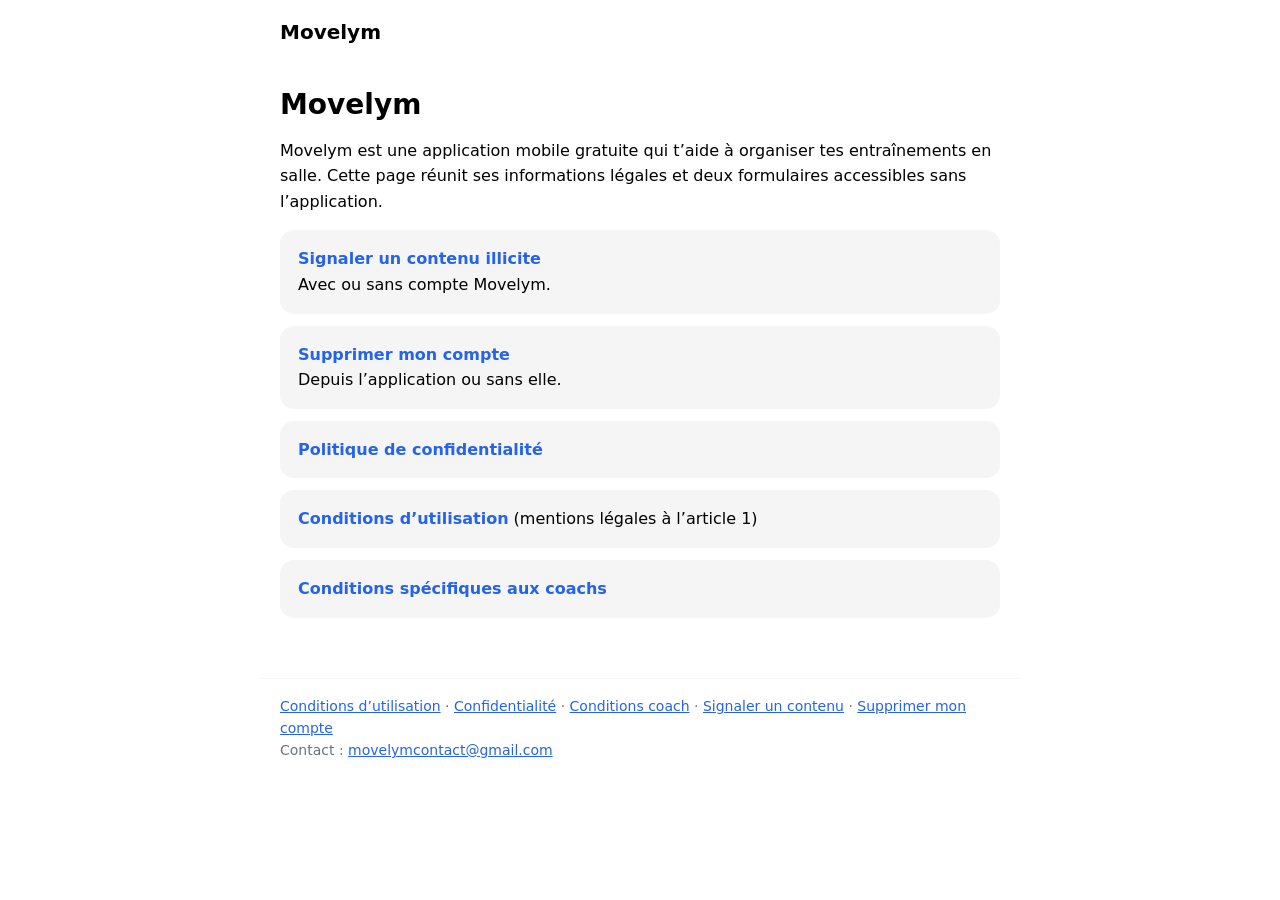
==== index.html @ eb7c1eb4 "3e audit : signalement sans compte, signalements non traités, site public" ====
<!DOCTYPE html>
<html lang="fr">
<head>
<meta charset="utf-8">
<meta name="viewport" content="width=device-width, initial-scale=1">
<title>Movelym – Movelym</title>
<link rel="stylesheet" href="style.css">
</head>
<body>
<header><a class="brand" href="index.html">Movelym</a></header>
<main>
<h1>Movelym</h1>
<p>Movelym est une application mobile gratuite qui t’aide à organiser tes entraînements en salle. Cette page réunit ses informations légales et deux formulaires accessibles sans l’application.</p>
<div class="cards">
<a class="card" href="signaler.html"><strong>Signaler un contenu illicite</strong><br>Avec ou sans compte Movelym.</a>
<a class="card" href="supprimer-compte.html"><strong>Supprimer mon compte</strong><br>Depuis l’application ou sans elle.</a>
<a class="card" href="confidentialite.html"><strong>Politique de confidentialité</strong></a>
<a class="card" href="conditions.html"><strong>Conditions d’utilisation</strong> (mentions légales à l’article 1)</a>
<a class="card" href="conditions-coach.html"><strong>Conditions spécifiques aux coachs</strong></a>
</div>
</main>
<footer>
<a href="conditions.html">Conditions d’utilisation</a> ·
<a href="confidentialite.html">Confidentialité</a> ·
<a href="conditions-coach.html">Conditions coach</a> ·
<a href="signaler.html">Signaler un contenu</a> ·
<a href="supprimer-compte.html">Supprimer mon compte</a>
<br>Contact : <a href="mailto:movelymcontact@gmail.com">movelymcontact@gmail.com</a>
</footer>
</body>
</html>
---- style.css ----
:root { color-scheme: light dark; --accent: #2563eb; --muted: #6b7280; --card: rgba(127,127,127,.08); }
* { box-sizing: border-box; }
body { margin: 0; font: 16px/1.6 -apple-system, system-ui, "Segoe UI", Roboto, sans-serif; }
header, main, footer { max-width: 760px; margin: 0 auto; padding: 16px 20px; }
.brand { font-weight: 800; font-size: 20px; text-decoration: none; color: inherit; }
h1 { font-size: 28px; line-height: 1.2; margin: 8px 0 16px; }
h2 { font-size: 19px; margin: 28px 0 8px; }
a { color: var(--accent); }
.muted, footer { color: var(--muted); font-size: 14px; }
footer { border-top: 1px solid var(--card); margin-top: 32px; }
.card { background: var(--card); border-radius: 14px; padding: 16px 18px; margin: 12px 0; }
.cards a { display: block; text-decoration: none; color: inherit; }
.cards a strong { color: var(--accent); }
label { display: block; font-weight: 600; margin: 16px 0 6px; }
input[type=text], input[type=email], select, textarea { width: 100%; font: inherit; padding: 10px 12px; border-radius: 10px; border: 1px solid rgba(127,127,127,.4); background: transparent; color: inherit; }
textarea { min-height: 140px; }
.check { display: flex; gap: 10px; align-items: flex-start; font-weight: 400; }
.check input { margin-top: 5px; }
button { margin-top: 20px; font: inherit; font-weight: 700; padding: 12px 20px; border: 0; border-radius: 12px; background: var(--accent); color: #fff; cursor: pointer; }
button:disabled { opacity: .6; cursor: default; }
.hp { position: absolute; left: -10000px; width: 1px; height: 1px; overflow: hidden; }
.msg { margin-top: 16px; padding: 12px 14px; border-radius: 10px; display: none; }
.msg.ok { display: block; background: rgba(34,197,94,.15); }
.msg.err { display: block; background: rgba(239,68,68,.15); }
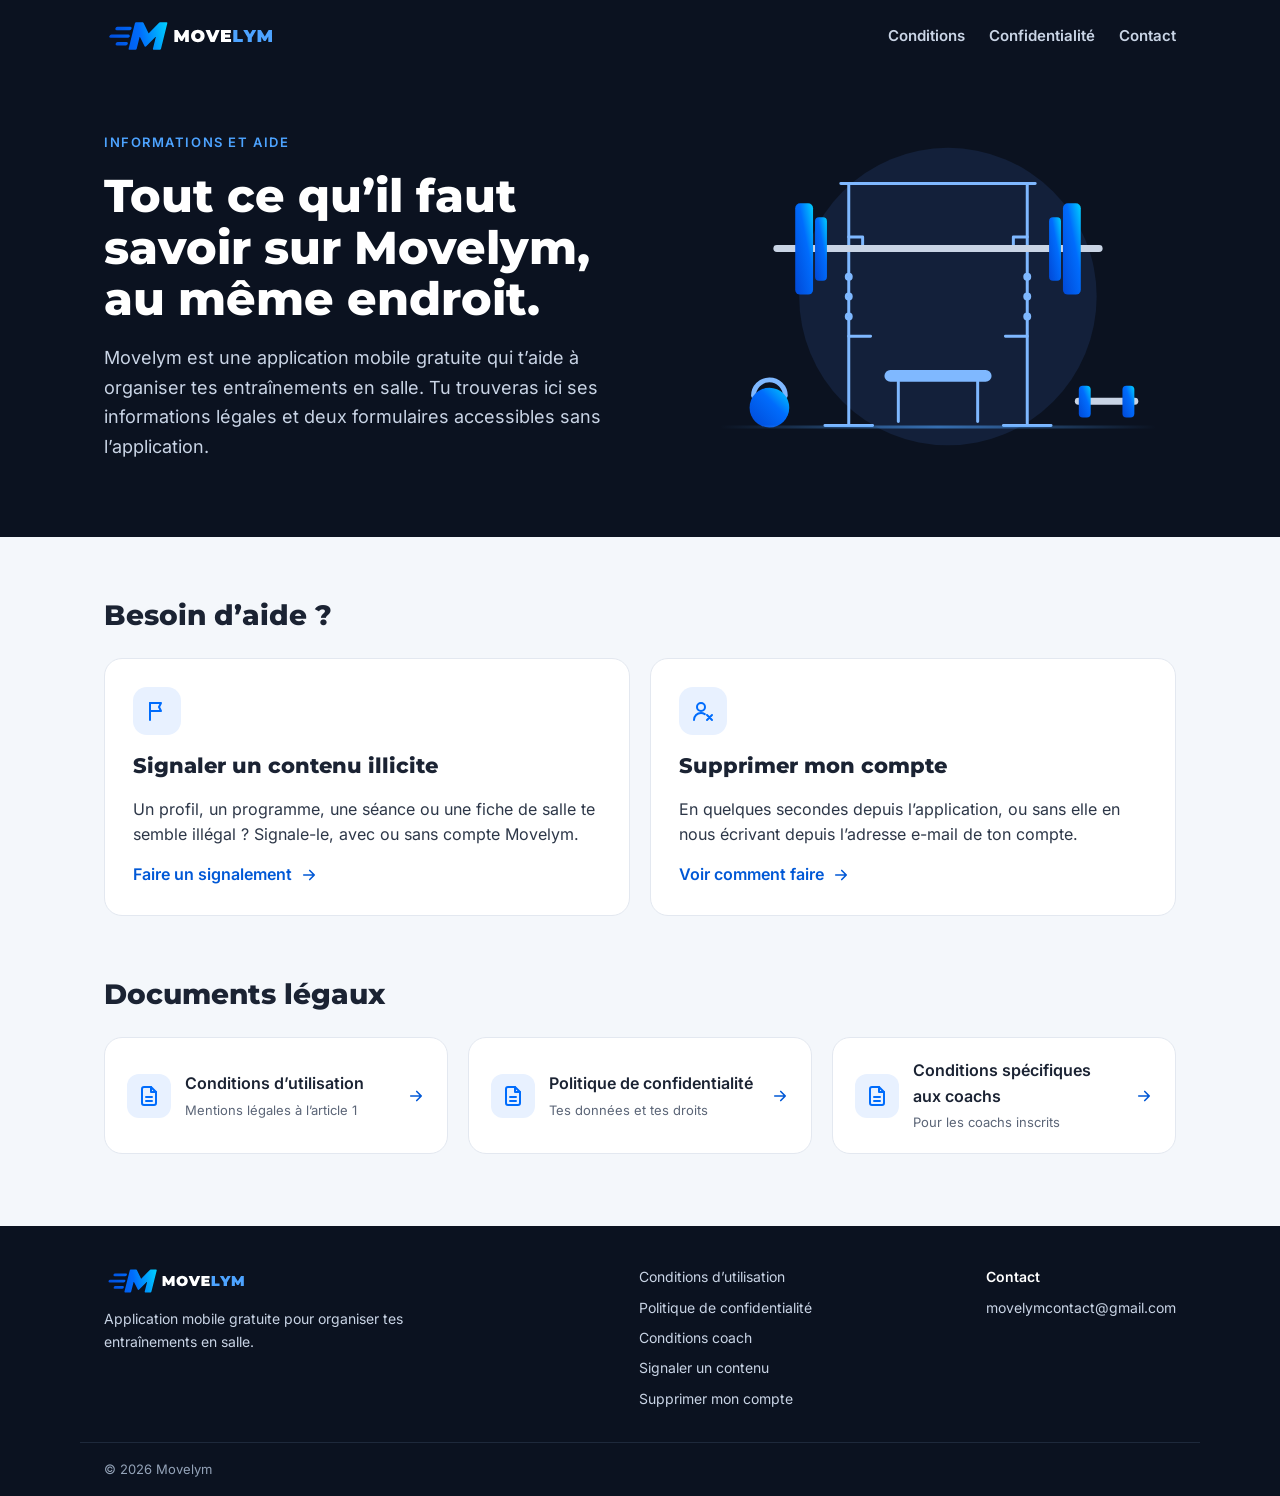
==== commit 99aa2465: "Site : nouveau design avec le logo Movelym" ====
--- a/index.html
+++ b/index.html
@@ -3,29 +3,96 @@
 <head>
 <meta charset="utf-8">
 <meta name="viewport" content="width=device-width, initial-scale=1">
-<title>Movelym – Movelym</title>
+<title>Movelym – informations et aide</title>
+<meta name="description" content="Movelym, application mobile gratuite d’entraînement en salle : informations légales, signalement de contenu et suppression de compte.">
+<meta name="theme-color" content="#0B1220">
+<link rel="icon" href="favicon.svg" type="image/svg+xml">
+<link rel="icon" href="favicon-32.png" sizes="32x32" type="image/png">
+<link rel="apple-touch-icon" href="apple-touch-icon.png">
+<link rel="preload" href="fonts/inter-400.woff2" as="font" type="font/woff2" crossorigin>
+<link rel="preload" href="fonts/montserrat-800.woff2" as="font" type="font/woff2" crossorigin>
 <link rel="stylesheet" href="style.css">
 </head>
 <body>
-<header><a class="brand" href="index.html">Movelym</a></header>
-<main>
-<h1>Movelym</h1>
-<p>Movelym est une application mobile gratuite qui t’aide à organiser tes entraînements en salle. Cette page réunit ses informations légales et deux formulaires accessibles sans l’application.</p>
-<div class="cards">
-<a class="card" href="signaler.html"><strong>Signaler un contenu illicite</strong><br>Avec ou sans compte Movelym.</a>
-<a class="card" href="supprimer-compte.html"><strong>Supprimer mon compte</strong><br>Depuis l’application ou sans elle.</a>
-<a class="card" href="confidentialite.html"><strong>Politique de confidentialité</strong></a>
-<a class="card" href="conditions.html"><strong>Conditions d’utilisation</strong> (mentions légales à l’article 1)</a>
-<a class="card" href="conditions-coach.html"><strong>Conditions spécifiques aux coachs</strong></a>
+<a class="skip" href="#contenu">Aller au contenu</a>
+<header class="top">
+<div class="wrap top-in">
+<a class="brand" href="index.html"><img src="img/logo.svg" alt="Movelym – accueil" width="200" height="40"></a>
+<nav aria-label="Navigation principale">
+<a href="conditions.html">Conditions</a>
+<a href="confidentialite.html">Confidentialité</a>
+<a href="#contact">Contact</a>
+</nav>
 </div>
+</header>
+<section class="hero">
+<div class="wrap hero-in">
+<div class="hero-text">
+<span class="eyebrow">Informations et aide</span>
+<h1>Tout ce qu’il faut savoir sur Movelym, au même endroit.</h1>
+<p>Movelym est une application mobile gratuite qui t’aide à organiser tes entraînements en salle. Tu trouveras ici ses informations légales et deux formulaires accessibles sans l’application.</p>
+</div>
+<div class="hero-art"><svg class="illu" viewBox="0 0 480 340" aria-hidden="true">
+<defs>
+<linearGradient id="pl" x1="0" y1="1" x2="1" y2="0"><stop offset="0" stop-color="#0148D6"/><stop offset="0.6" stop-color="#006CFC"/><stop offset="1" stop-color="#00D1FE"/></linearGradient>
+<linearGradient id="fl" x1="0" y1="0" x2="1" y2="0"><stop offset="0" stop-color="#4DA3FF" stop-opacity="0"/><stop offset="0.5" stop-color="#4DA3FF" stop-opacity="0.6"/><stop offset="1" stop-color="#4DA3FF" stop-opacity="0"/></linearGradient>
+</defs>
+<circle cx="250" cy="170" r="150" fill="#13203A"/>
+<g fill="none" stroke="#7FB8FF" stroke-width="3" stroke-linecap="round" stroke-linejoin="round">
+<path d="M150 300V56M330 300V56M142 56h196"/><path d="M126 300h48M306 300h48"/>
+<path d="M150 110h14v10M330 110h-14v10"/><path d="M150 210h22M330 210h-22"/>
+<circle cx="150" cy="150" r="2.5"/><circle cx="150" cy="170" r="2.5"/><circle cx="150" cy="190" r="2.5"/>
+<circle cx="330" cy="150" r="2.5"/><circle cx="330" cy="170" r="2.5"/><circle cx="330" cy="190" r="2.5"/>
+</g>
+<rect x="74" y="118" width="332" height="7" rx="3.5" fill="#C9D4E5"/>
+<rect x="96" y="76" width="18" height="92" rx="5" fill="url(#pl)"/><rect x="116" y="90" width="12" height="64" rx="4" fill="url(#pl)"/>
+<rect x="366" y="76" width="18" height="92" rx="5" fill="url(#pl)"/><rect x="352" y="90" width="12" height="64" rx="4" fill="url(#pl)"/>
+<rect x="186" y="244" width="108" height="12" rx="6" fill="#7FB8FF"/>
+<path d="M200 256v40M280 256v40" stroke="#7FB8FF" stroke-width="3" stroke-linecap="round"/>
+<rect x="378" y="272" width="64" height="7" rx="3.5" fill="#C9D4E5"/>
+<rect x="382" y="260" width="12" height="32" rx="4" fill="url(#pl)"/><rect x="426" y="260" width="12" height="32" rx="4" fill="url(#pl)"/>
+<path d="M54 270a16 16 0 0 1 32 0" fill="none" stroke="#7FB8FF" stroke-width="5" stroke-linecap="round"/>
+<circle cx="70" cy="282" r="20" fill="url(#pl)"/>
+<rect x="20" y="300" width="440" height="3" rx="1.5" fill="url(#fl)"/>
+</svg></div>
+</div>
+</section>
+<main id="contenu" class="home">
+<section class="wrap block">
+<h2>Besoin d’aide&nbsp;?</h2>
+<div class="grid">
+<a class="card action" href="signaler.html"><span class="ico"><svg width="24" height="24" viewBox="0 0 24 24" fill="none" stroke="currentColor" stroke-width="2" stroke-linecap="round" stroke-linejoin="round" aria-hidden="true"><path d="M5 21V4"/><path d="M5 4h11l-2 4 2 4H5"/></svg></span><span class="h">Signaler un contenu illicite</span><span>Un profil, un programme, une séance ou une fiche de salle te semble illégal&nbsp;? Signale-le, avec ou sans compte Movelym.</span><span class="cta">Faire un signalement <svg class="arrow" width="18" height="18" viewBox="0 0 24 24" fill="none" stroke="currentColor" stroke-width="2.2" stroke-linecap="round" stroke-linejoin="round" aria-hidden="true"><path d="M5 12h14M13 6l6 6-6 6"/></svg></span></a>
+<a class="card action" href="supprimer-compte.html"><span class="ico"><svg width="24" height="24" viewBox="0 0 24 24" fill="none" stroke="currentColor" stroke-width="2" stroke-linecap="round" stroke-linejoin="round" aria-hidden="true"><circle cx="10" cy="8" r="4"/><path d="M3 21c0-3.9 3.1-7 7-7 1.4 0 2.7.4 3.8 1.1"/><path d="M16 16l5 5M21 16l-5 5"/></svg></span><span class="h">Supprimer mon compte</span><span>En quelques secondes depuis l’application, ou sans elle en nous écrivant depuis l’adresse e-mail de ton compte.</span><span class="cta">Voir comment faire <svg class="arrow" width="18" height="18" viewBox="0 0 24 24" fill="none" stroke="currentColor" stroke-width="2.2" stroke-linecap="round" stroke-linejoin="round" aria-hidden="true"><path d="M5 12h14M13 6l6 6-6 6"/></svg></span></a>
+</div>
+</section>
+<section class="wrap block">
+<h2>Documents légaux</h2>
+<div class="grid">
+<a class="card doc" href="conditions.html"><span class="ico"><svg width="24" height="24" viewBox="0 0 24 24" fill="none" stroke="currentColor" stroke-width="2" stroke-linecap="round" stroke-linejoin="round" aria-hidden="true"><path d="M14 3H7a2 2 0 0 0-2 2v14a2 2 0 0 0 2 2h10a2 2 0 0 0 2-2V8z"/><path d="M14 3v5h5"/><path d="M9 13h6M9 17h6"/></svg></span><span class="t"><strong>Conditions d’utilisation</strong><small>Mentions légales à l’article 1</small></span><svg class="arrow" width="18" height="18" viewBox="0 0 24 24" fill="none" stroke="currentColor" stroke-width="2.2" stroke-linecap="round" stroke-linejoin="round" aria-hidden="true"><path d="M5 12h14M13 6l6 6-6 6"/></svg></a>
+<a class="card doc" href="confidentialite.html"><span class="ico"><svg width="24" height="24" viewBox="0 0 24 24" fill="none" stroke="currentColor" stroke-width="2" stroke-linecap="round" stroke-linejoin="round" aria-hidden="true"><path d="M14 3H7a2 2 0 0 0-2 2v14a2 2 0 0 0 2 2h10a2 2 0 0 0 2-2V8z"/><path d="M14 3v5h5"/><path d="M9 13h6M9 17h6"/></svg></span><span class="t"><strong>Politique de confidentialité</strong><small>Tes données et tes droits</small></span><svg class="arrow" width="18" height="18" viewBox="0 0 24 24" fill="none" stroke="currentColor" stroke-width="2.2" stroke-linecap="round" stroke-linejoin="round" aria-hidden="true"><path d="M5 12h14M13 6l6 6-6 6"/></svg></a>
+<a class="card doc" href="conditions-coach.html"><span class="ico"><svg width="24" height="24" viewBox="0 0 24 24" fill="none" stroke="currentColor" stroke-width="2" stroke-linecap="round" stroke-linejoin="round" aria-hidden="true"><path d="M14 3H7a2 2 0 0 0-2 2v14a2 2 0 0 0 2 2h10a2 2 0 0 0 2-2V8z"/><path d="M14 3v5h5"/><path d="M9 13h6M9 17h6"/></svg></span><span class="t"><strong>Conditions spécifiques aux coachs</strong><small>Pour les coachs inscrits</small></span><svg class="arrow" width="18" height="18" viewBox="0 0 24 24" fill="none" stroke="currentColor" stroke-width="2.2" stroke-linecap="round" stroke-linejoin="round" aria-hidden="true"><path d="M5 12h14M13 6l6 6-6 6"/></svg></a>
+</div>
+</section>
 </main>
-<footer>
-<a href="conditions.html">Conditions d’utilisation</a> ·
-<a href="confidentialite.html">Confidentialité</a> ·
-<a href="conditions-coach.html">Conditions coach</a> ·
-<a href="signaler.html">Signaler un contenu</a> ·
+<footer id="contact" class="foot">
+<div class="wrap foot-in">
+<div class="foot-about">
+<img src="img/logo.svg" alt="Movelym" width="160" height="32">
+<p>Application mobile gratuite pour organiser tes entraînements en salle.</p>
+</div>
+<nav aria-label="Liens du site">
+<a href="conditions.html">Conditions d’utilisation</a>
+<a href="confidentialite.html">Politique de confidentialité</a>
+<a href="conditions-coach.html">Conditions coach</a>
+<a href="signaler.html">Signaler un contenu</a>
 <a href="supprimer-compte.html">Supprimer mon compte</a>
-<br>Contact : <a href="mailto:movelymcontact@gmail.com">movelymcontact@gmail.com</a>
+</nav>
+<div class="foot-contact">
+<strong>Contact</strong>
+<a href="mailto:movelymcontact@gmail.com">movelymcontact@gmail.com</a>
+</div>
+</div>
+<p class="wrap copy">© 2026 Movelym</p>
 </footer>
 </body>
 </html>
--- a/style.css
+++ b/style.css
@@ -1,24 +1,94 @@
-:root { color-scheme: light dark; --accent: #2563eb; --muted: #6b7280; --card: rgba(127,127,127,.08); }
+@font-face { font-family: Inter; font-weight: 400; font-display: swap; src: url(fonts/inter-400.woff2) format("woff2"); }
+@font-face { font-family: Inter; font-weight: 600; font-display: swap; src: url(fonts/inter-600.woff2) format("woff2"); }
+@font-face { font-family: Montserrat; font-weight: 800; font-display: swap; src: url(fonts/montserrat-800.woff2) format("woff2"); }
+:root {
+  --navy: #0B1220; --ink: #1B2333; --text: #2D3748; --muted: #5B6577; --line: #E3E8F0; --soft: #F4F7FB;
+  --blue: #006CFC; --link: #0058D6; --deep: #0148D6; --light: #4DA3FF; --tint: #E8F1FF; --on-navy: #C9D4E5;
+}
 * { box-sizing: border-box; }
-body { margin: 0; font: 16px/1.6 -apple-system, system-ui, "Segoe UI", Roboto, sans-serif; }
-header, main, footer { max-width: 760px; margin: 0 auto; padding: 16px 20px; }
-.brand { font-weight: 800; font-size: 20px; text-decoration: none; color: inherit; }
-h1 { font-size: 28px; line-height: 1.2; margin: 8px 0 16px; }
-h2 { font-size: 19px; margin: 28px 0 8px; }
-a { color: var(--accent); }
-.muted, footer { color: var(--muted); font-size: 14px; }
-footer { border-top: 1px solid var(--card); margin-top: 32px; }
-.card { background: var(--card); border-radius: 14px; padding: 16px 18px; margin: 12px 0; }
-.cards a { display: block; text-decoration: none; color: inherit; }
-.cards a strong { color: var(--accent); }
-label { display: block; font-weight: 600; margin: 16px 0 6px; }
-input[type=text], input[type=email], select, textarea { width: 100%; font: inherit; padding: 10px 12px; border-radius: 10px; border: 1px solid rgba(127,127,127,.4); background: transparent; color: inherit; }
+html { scroll-behavior: smooth; }
+body { margin: 0; font: 16px/1.6 Inter, system-ui, -apple-system, "Segoe UI", Roboto, sans-serif; color: var(--text); background: #fff; }
+h1, h2, .h { font-family: Montserrat, Inter, sans-serif; font-weight: 800; color: var(--ink); }
+a { color: var(--link); }
+a:hover { color: var(--deep); }
+:focus-visible { outline: 3px solid var(--light); outline-offset: 2px; border-radius: 4px; }
+.wrap { max-width: 1120px; margin: 0 auto; padding-left: 24px; padding-right: 24px; }
+.skip { position: absolute; left: -10000px; top: 8px; background: #fff; padding: 8px 12px; border-radius: 8px; z-index: 10; }
+.skip:focus { left: 8px; }
+
+/* En-tête */
+.top { background: var(--navy); }
+.top-in { display: flex; flex-wrap: wrap; align-items: center; justify-content: space-between; gap: 12px 24px; padding-top: 18px; padding-bottom: 18px; }
+.brand img { display: block; height: 36px; width: auto; }
+.top nav { display: flex; flex-wrap: wrap; gap: 8px 24px; font-weight: 600; font-size: 15px; }
+.top nav a, .foot a { color: var(--on-navy); text-decoration: none; }
+.top nav a:hover, .foot a:hover { color: #fff; text-decoration: underline; }
+
+/* Accueil */
+.hero { background: var(--navy); }
+.hero-in { display: flex; flex-wrap: wrap; align-items: center; gap: 40px; padding-top: 56px; padding-bottom: 72px; }
+.hero-text { flex: 1 1 420px; display: flex; flex-direction: column; gap: 18px; }
+.hero h1 { margin: 0; color: #fff; font-size: clamp(32px, 5vw, 46px); line-height: 1.12; }
+.hero p { margin: 0; font-size: 18px; line-height: 1.65; color: var(--on-navy); max-width: 520px; }
+.hero-art { flex: 1 1 340px; display: flex; justify-content: center; }
+.illu { width: 100%; max-width: 480px; height: auto; }
+.eyebrow { font-size: 13px; font-weight: 600; letter-spacing: .12em; text-transform: uppercase; color: var(--muted); }
+.hero .eyebrow { color: var(--light); }
+.home { background: var(--soft); }
+.block { padding-top: 56px; padding-bottom: 16px; display: flex; flex-direction: column; gap: 20px; }
+.block + .block { padding-top: 40px; padding-bottom: 72px; }
+.block h2 { margin: 0; font-size: 28px; }
+.grid { display: grid; grid-template-columns: repeat(auto-fit, minmax(min(100%, 300px), 1fr)); gap: 20px; }
+.card { display: flex; background: #fff; border: 1px solid var(--line); border-radius: 18px; text-decoration: none; color: var(--text); transition: border-color .15s, box-shadow .15s, transform .15s; }
+.card:hover { border-color: var(--blue); box-shadow: 0 10px 28px rgba(1, 72, 214, .12); transform: translateY(-2px); color: var(--text); }
+.ico { flex: none; width: 48px; height: 48px; border-radius: 14px; background: var(--tint); color: var(--blue); display: flex; align-items: center; justify-content: center; }
+.action { flex-direction: column; gap: 14px; padding: 28px; }
+.action .h { font-size: 21px; }
+.action .cta { display: inline-flex; align-items: center; gap: 8px; font-weight: 600; color: var(--link); }
+.doc { align-items: center; gap: 14px; padding: 20px 22px; }
+.doc .ico { width: 44px; height: 44px; border-radius: 12px; }
+.doc span.t { flex: 1 1 auto; display: flex; flex-direction: column; gap: 3px; }
+.doc strong { font-weight: 600; color: var(--ink); }
+.doc small { font-size: 13px; color: var(--muted); }
+.doc .arrow { color: var(--link); flex: none; }
+
+/* Pages de lecture */
+.read { max-width: 760px; margin: 0 auto; padding: 40px 24px 72px; }
+.back { display: inline-block; font-weight: 600; font-size: 15px; text-decoration: none; margin-bottom: 20px; }
+.read h1 { font-size: clamp(30px, 5vw, 38px); line-height: 1.15; margin: 0 0 8px; }
+.read h2 { font-size: 22px; line-height: 1.3; margin: 40px 0 12px; scroll-margin-top: 16px; }
+.read p, .read li { font-size: 17px; line-height: 1.75; }
+.read p { margin: 0 0 14px; }
+.read ul { margin: 0 0 14px; padding-left: 22px; }
+.date, .muted { color: var(--muted); font-size: 14px; }
+.date { margin: 0 0 24px; }
+.toc { background: var(--soft); border-radius: 16px; padding: 20px 24px; }
+.toc ol { margin: 10px 0 0; padding: 0; list-style: none; display: flex; flex-direction: column; gap: 6px; }
+.toc a { text-decoration: none; font-size: 15px; }
+.toc a:hover { text-decoration: underline; }
+
+/* Formulaire */
+label { display: block; font-weight: 600; color: var(--ink); margin: 18px 0 6px; }
+input[type=text], input[type=email], select, textarea { width: 100%; font: inherit; padding: 12px 14px; border-radius: 12px; border: 1px solid #CBD3DF; background: #fff; color: var(--ink); }
+input:focus, select:focus, textarea:focus { border-color: var(--blue); outline: 3px solid var(--tint); }
 textarea { min-height: 140px; }
-.check { display: flex; gap: 10px; align-items: flex-start; font-weight: 400; }
-.check input { margin-top: 5px; }
-button { margin-top: 20px; font: inherit; font-weight: 700; padding: 12px 20px; border: 0; border-radius: 12px; background: var(--accent); color: #fff; cursor: pointer; }
+.check { display: flex; gap: 10px; align-items: flex-start; font-weight: 400; color: var(--text); }
+.check input { margin-top: 6px; width: 18px; height: 18px; accent-color: var(--blue); }
+button { margin-top: 22px; font: inherit; font-weight: 600; padding: 14px 22px; min-height: 48px; border: 0; border-radius: 12px; background: var(--blue); color: #fff; cursor: pointer; }
+button:hover { background: var(--deep); }
 button:disabled { opacity: .6; cursor: default; }
 .hp { position: absolute; left: -10000px; width: 1px; height: 1px; overflow: hidden; }
-.msg { margin-top: 16px; padding: 12px 14px; border-radius: 10px; display: none; }
-.msg.ok { display: block; background: rgba(34,197,94,.15); }
-.msg.err { display: block; background: rgba(239,68,68,.15); }
+.msg { margin-top: 16px; padding: 12px 14px; border-radius: 12px; display: none; }
+.msg.ok { display: block; background: #E7F7EE; color: #14532D; }
+.msg.err { display: block; background: #FDECEC; color: #7F1D1D; }
+
+/* Pied de page */
+.foot { background: var(--navy); color: var(--on-navy); }
+.foot-in { display: flex; flex-wrap: wrap; gap: 32px; justify-content: space-between; align-items: flex-start; padding-top: 40px; padding-bottom: 32px; font-size: 14px; }
+.foot-about { max-width: 360px; }
+.foot-about img { display: block; height: 30px; width: auto; }
+.foot-about p { margin: 12px 0 0; line-height: 1.6; }
+.foot nav, .foot-contact { display: flex; flex-direction: column; gap: 8px; }
+.foot-contact strong { color: #fff; }
+.copy { margin: 0 auto; padding-top: 16px; padding-bottom: 16px; border-top: 1px solid #1E293B; font-size: 13px; color: #94A3B8; }
+@media (prefers-reduced-motion: reduce) { html { scroll-behavior: auto; } .card { transition: none; } .card:hover { transform: none; } }
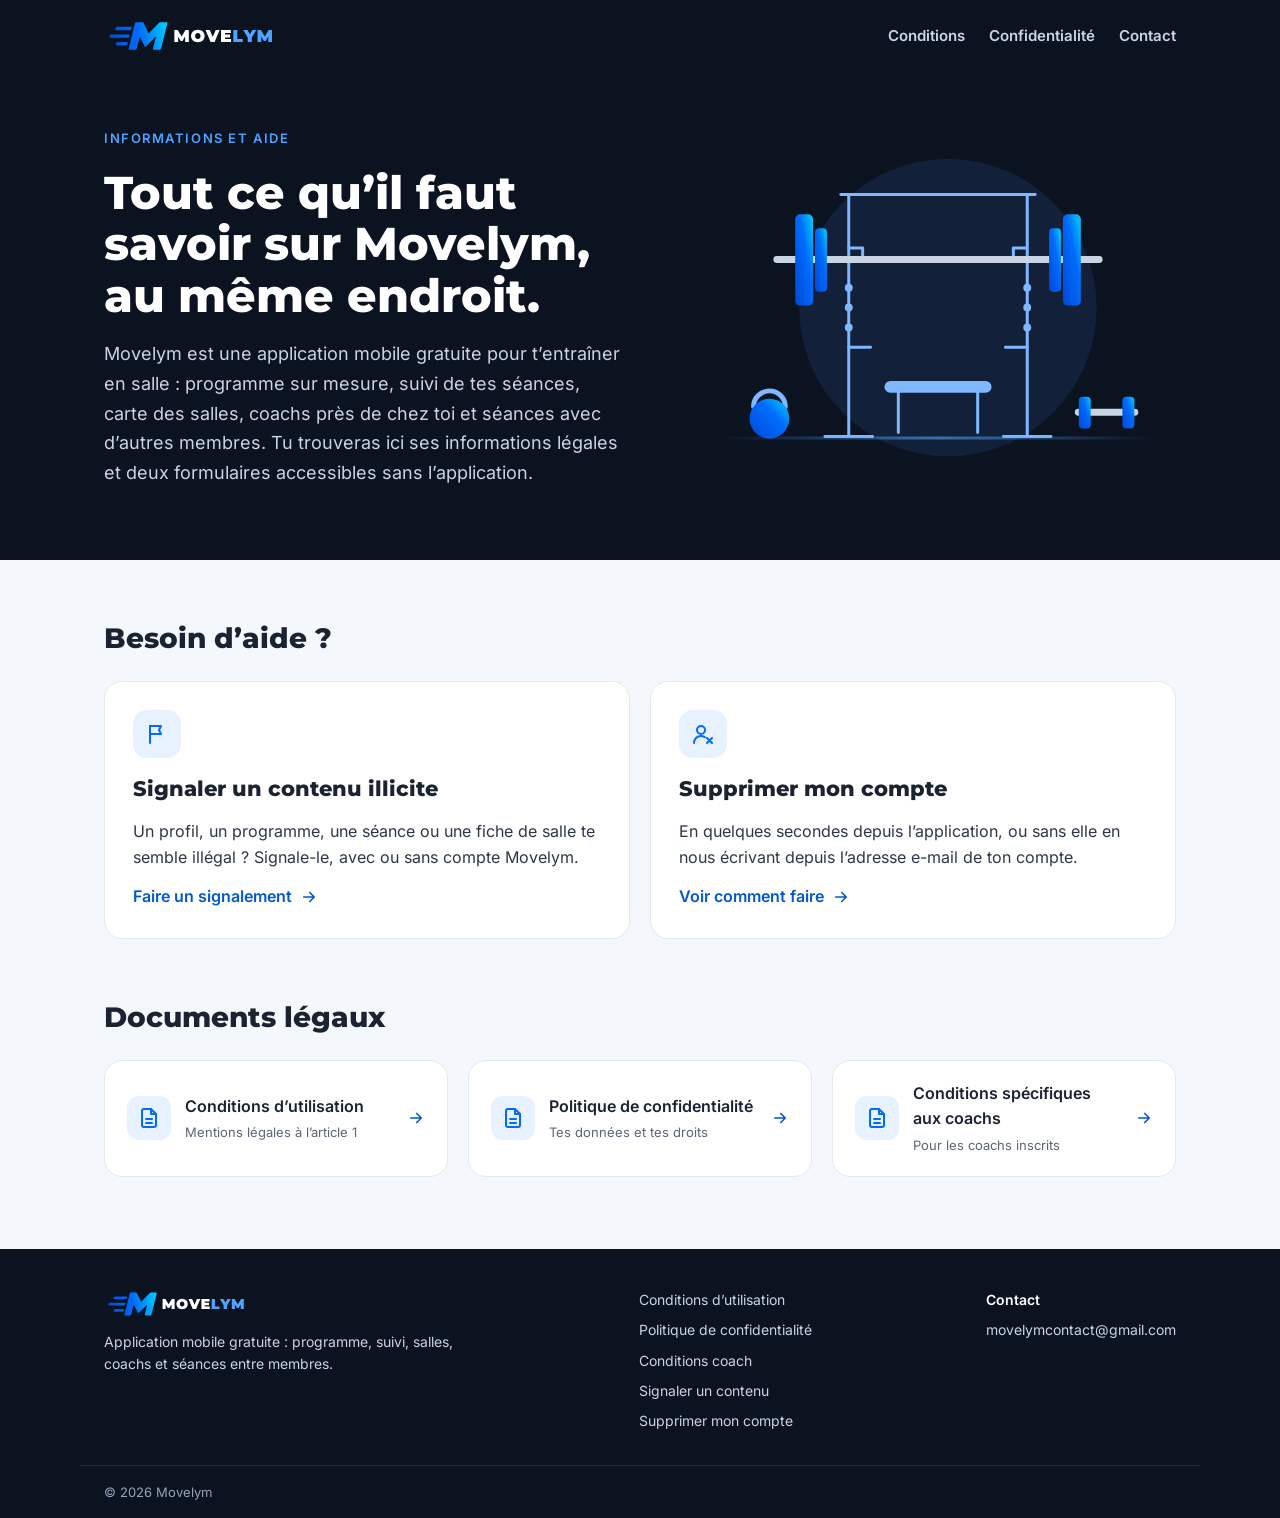
==== commit e0711a3c: "Site : texte d'accueil" ====
--- a/index.html
+++ b/index.html
@@ -30,7 +30,7 @@
 <div class="hero-text">
 <span class="eyebrow">Informations et aide</span>
 <h1>Tout ce qu’il faut savoir sur Movelym, au même endroit.</h1>
-<p>Movelym est une application mobile gratuite qui t’aide à organiser tes entraînements en salle. Tu trouveras ici ses informations légales et deux formulaires accessibles sans l’application.</p>
+<p>Movelym est une application mobile gratuite pour t’entraîner en salle : programme sur mesure, suivi de tes séances, carte des salles, coachs près de chez toi et séances avec d’autres membres. Tu trouveras ici ses informations légales et deux formulaires accessibles sans l’application.</p>
 </div>
 <div class="hero-art"><svg class="illu" viewBox="0 0 480 340" aria-hidden="true">
 <defs>
@@ -78,7 +78,7 @@
 <div class="wrap foot-in">
 <div class="foot-about">
 <img src="img/logo.svg" alt="Movelym" width="160" height="32">
-<p>Application mobile gratuite pour organiser tes entraînements en salle.</p>
+<p>Application mobile gratuite : programme, suivi, salles, coachs et séances entre membres.</p>
 </div>
 <nav aria-label="Liens du site">
 <a href="conditions.html">Conditions d’utilisation</a>
